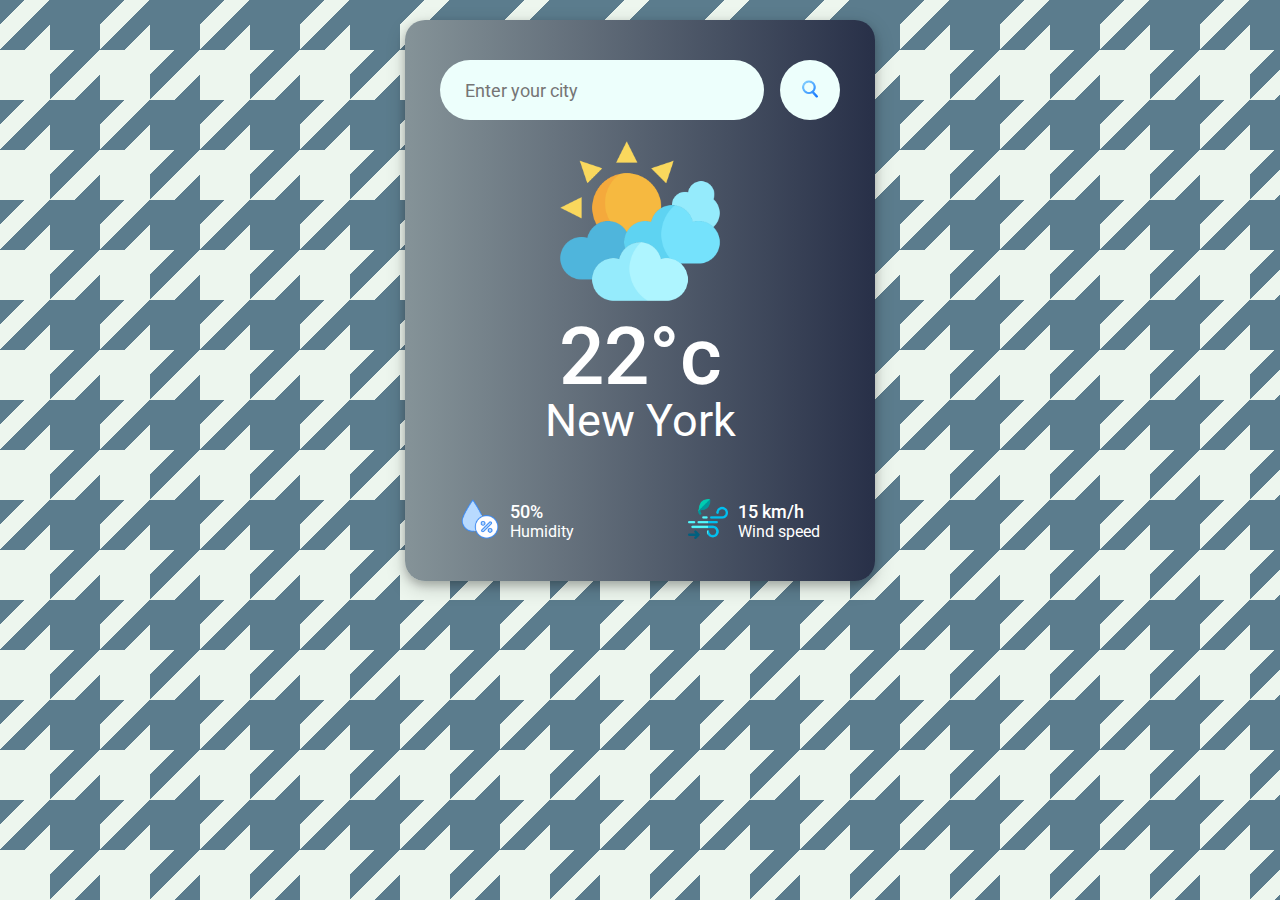
==== Weather App Project/index.html @ 38906ade "Add files via upload" ====
<!DOCTYPE html>
<html lang="en">
  <head>
    <meta charset="UTF-8" />
    <meta name="viewport" content="width=device-width, initial-scale=1.0" />
    <title>Weather App</title>
    <link rel="preconnect" href="https://fonts.googleapis.com" />
    <link rel="preconnect" href="https://fonts.gstatic.com" crossorigin />
    <link
      href="https://fonts.googleapis.com/css2?family=Roboto&display=swap"
      rel="stylesheet"
    />
    <link rel="stylesheet" href="css/style.css" />
  </head>
  <body>
    <div class="card">
      <div class="search">
        <input type="text" placeholder="Enter your city" spellcheck="false" />
        <button><img src="img/search.png" /></button>
      </div>
      <div class="weather">
        <img src="img/clouds.png" class="weather-icon" />
        <h1 class="temp">22°c</h1>
        <h2 class="city">New York</h2>
        <div class="details">
          <div class="col">
            <img src="img/humidity.png" alt="" />
            <div>
              <p class="humidity">50%</p>
              <p>Humidity</p>
            </div>
          </div>
          <div class="col">
            <img src="img/storm.png" alt="" />
            <div>
              <p class="wind">15 km/h</p>
              <p>Wind speed</p>
            </div>
          </div>
        </div>
      </div>
    </div>
    <script src="js/script.js"></script>
  </body>
</html>
---- Weather App Project/css/style.css ----
* {
  margin: 0;
  padding: 0;
  box-sizing: border-box;
  font-family: "Roboto", serif;
}
body {
  --s: 100px; /* control the size*/
  --c1: #5b7c8d;
  --c2: #edf6ee;

  background: conic-gradient(
      var(--c1) 25%,
      #0000 0 50%,
      var(--c2) 0 75%,
      #0000 0
    ),
    linear-gradient(
      135deg,
      var(--c1) 0 12.5%,
      var(--c2) 0 25%,
      var(--c1) 0 37.5%,
      var(--c2) 0 62.5%,
      var(--c1) 0 75%,
      var(--c2) 0 87.5%,
      var(--c1) 0
    );
  background-size: var(--s) var(--s);
}

.card {
  width: 90%;
  max-width: 470px;
  background: #283048; /* fallback for old browsers */
  background: -webkit-linear-gradient(
    to right,
    #859398,
    #283048
  ); /* Chrome 10-25, Safari 5.1-6 */
  background: linear-gradient(
    to right,
    #859398,
    #283048
  ); /* W3C, IE 10+/ Edge, Firefox 16+, Chrome 26+, Opera 12+, Safari 7+ */

  color: #fff;
  margin: 20px auto 10px;
  padding: 40px 35px;
  text-align: center;
  border-radius: 20px;
  box-shadow: 0 4px 8px 0 rgba(0, 0, 0, 0.2), 0 6px 20px 0 rgba(0, 0, 0, 0.19);
}

.search {
  width: 100%;
  display: flex;
  align-items: center;
  justify-content: space-between;
}

.search input {
  border: none;
  outline: none;
  border-radius: 30px;
  background-color: #edfffc;
  color: #555;
  flex: 1;
  height: 60px;
  margin-right: 16px;
  font-size: 18px;
  padding: 10px 25px;
}

.search input:hover {
  background-color: white;
}

.search button {
  border: none;
  outline: none;
  height: 60px;
  width: 60px;
  cursor: pointer;
  border-radius: 50px;
  background-color: #edfffc;
}

.search button:hover {
  background-color: white;
}

.search button img {
  width: 18px;
}

.weather-icon {
  width: 170px;
  margin-top: 16px;
}

.weather h1 {
  font-size: 80px;
  font-weight: 500;
}

.weather h2 {
  font-size: 45px;
  font-weight: 400;
  margin-top: -10px;
}

.details {
  display: flex;
  align-items: center;
  justify-content: space-between;
  padding: 0 20px;
  margin-top: 50px;
}
.col img {
  height: 40px;
  margin-right: 10px;
}

.col {
  display: flex;
  align-items: center;
  text-align: left;
}

.humidity,
.wind {
  font-weight: 500;
  padding-top: 10px;
  font-size: 18px;
  margin-top: -6px;
}
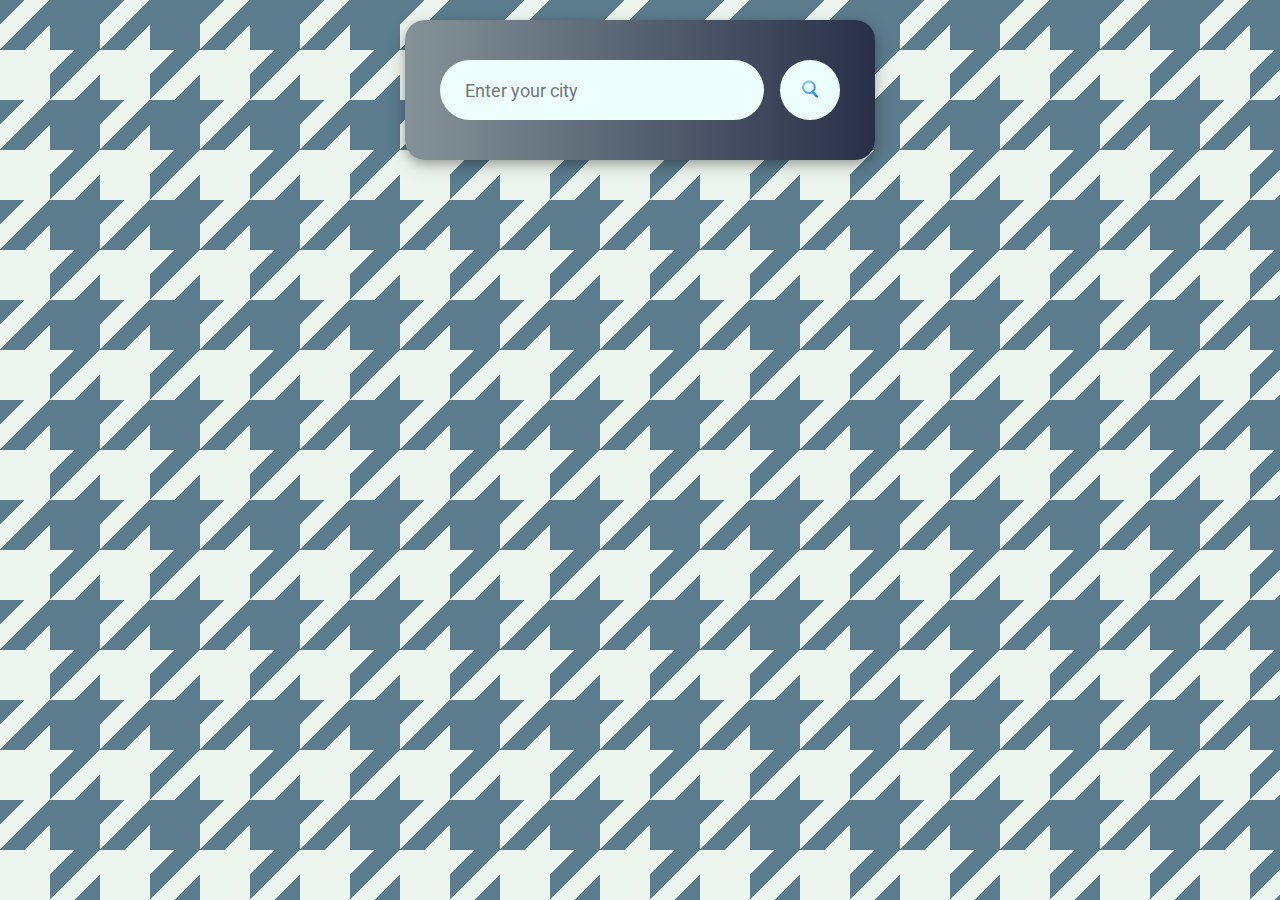
==== commit ba6cb7fb: "Add files via upload" ====
--- a/Weather App Project/index.html
+++ b/Weather App Project/index.html
@@ -17,6 +17,9 @@
       <div class="search">
         <input type="text" placeholder="Enter your city" spellcheck="false" />
         <button><img src="img/search.png" /></button>
+      </div>
+      <div class="error">
+        <p>Invalid city name!</p>
       </div>
       <div class="weather">
         <img src="img/clouds.png" class="weather-icon" />
--- a/Weather App Project/css/style.css
+++ b/Weather App Project/css/style.css
@@ -134,3 +134,14 @@
   font-size: 18px;
   margin-top: -6px;
 }
+.weather {
+  display: none;
+}
+.error {
+  display: none;
+  color: whitesmoke;
+  text-align: left;
+  margin-left: 10px;
+  font-size: 14px;
+  margin-top: 10px;
+}
